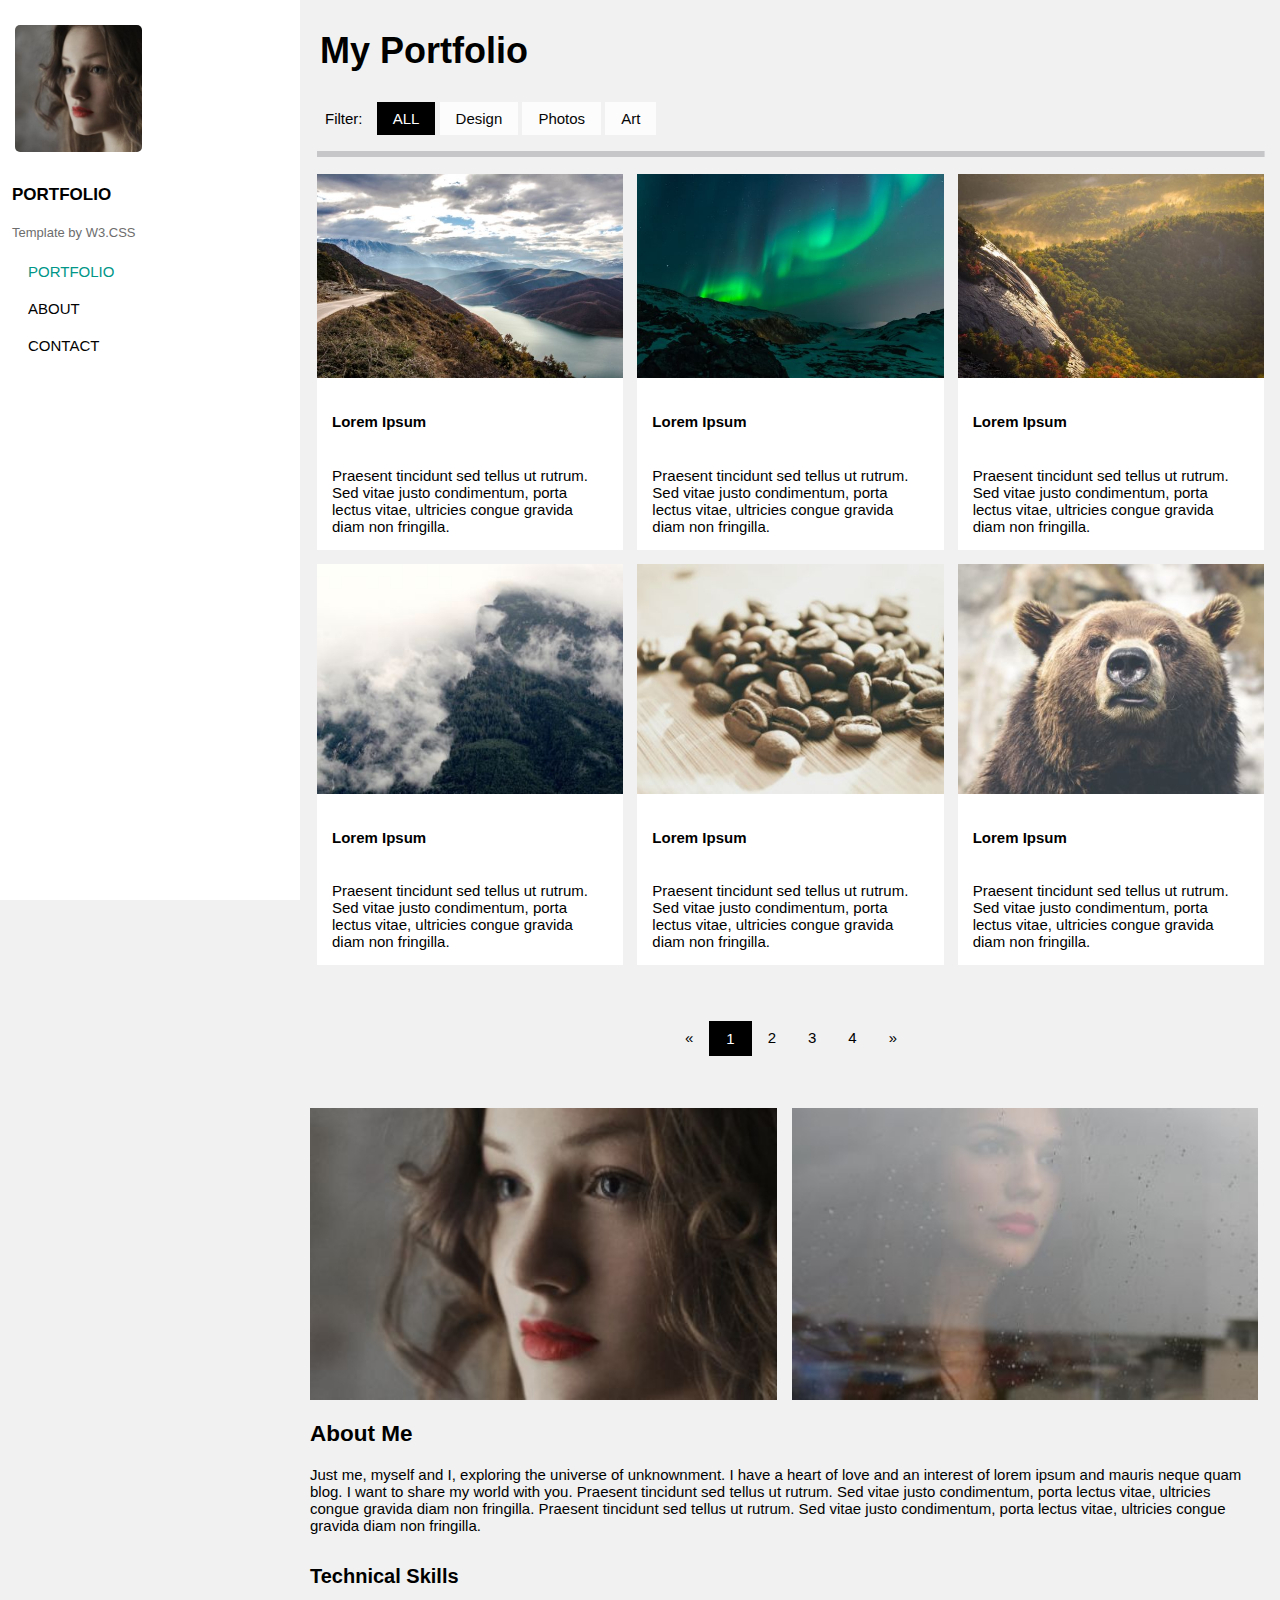
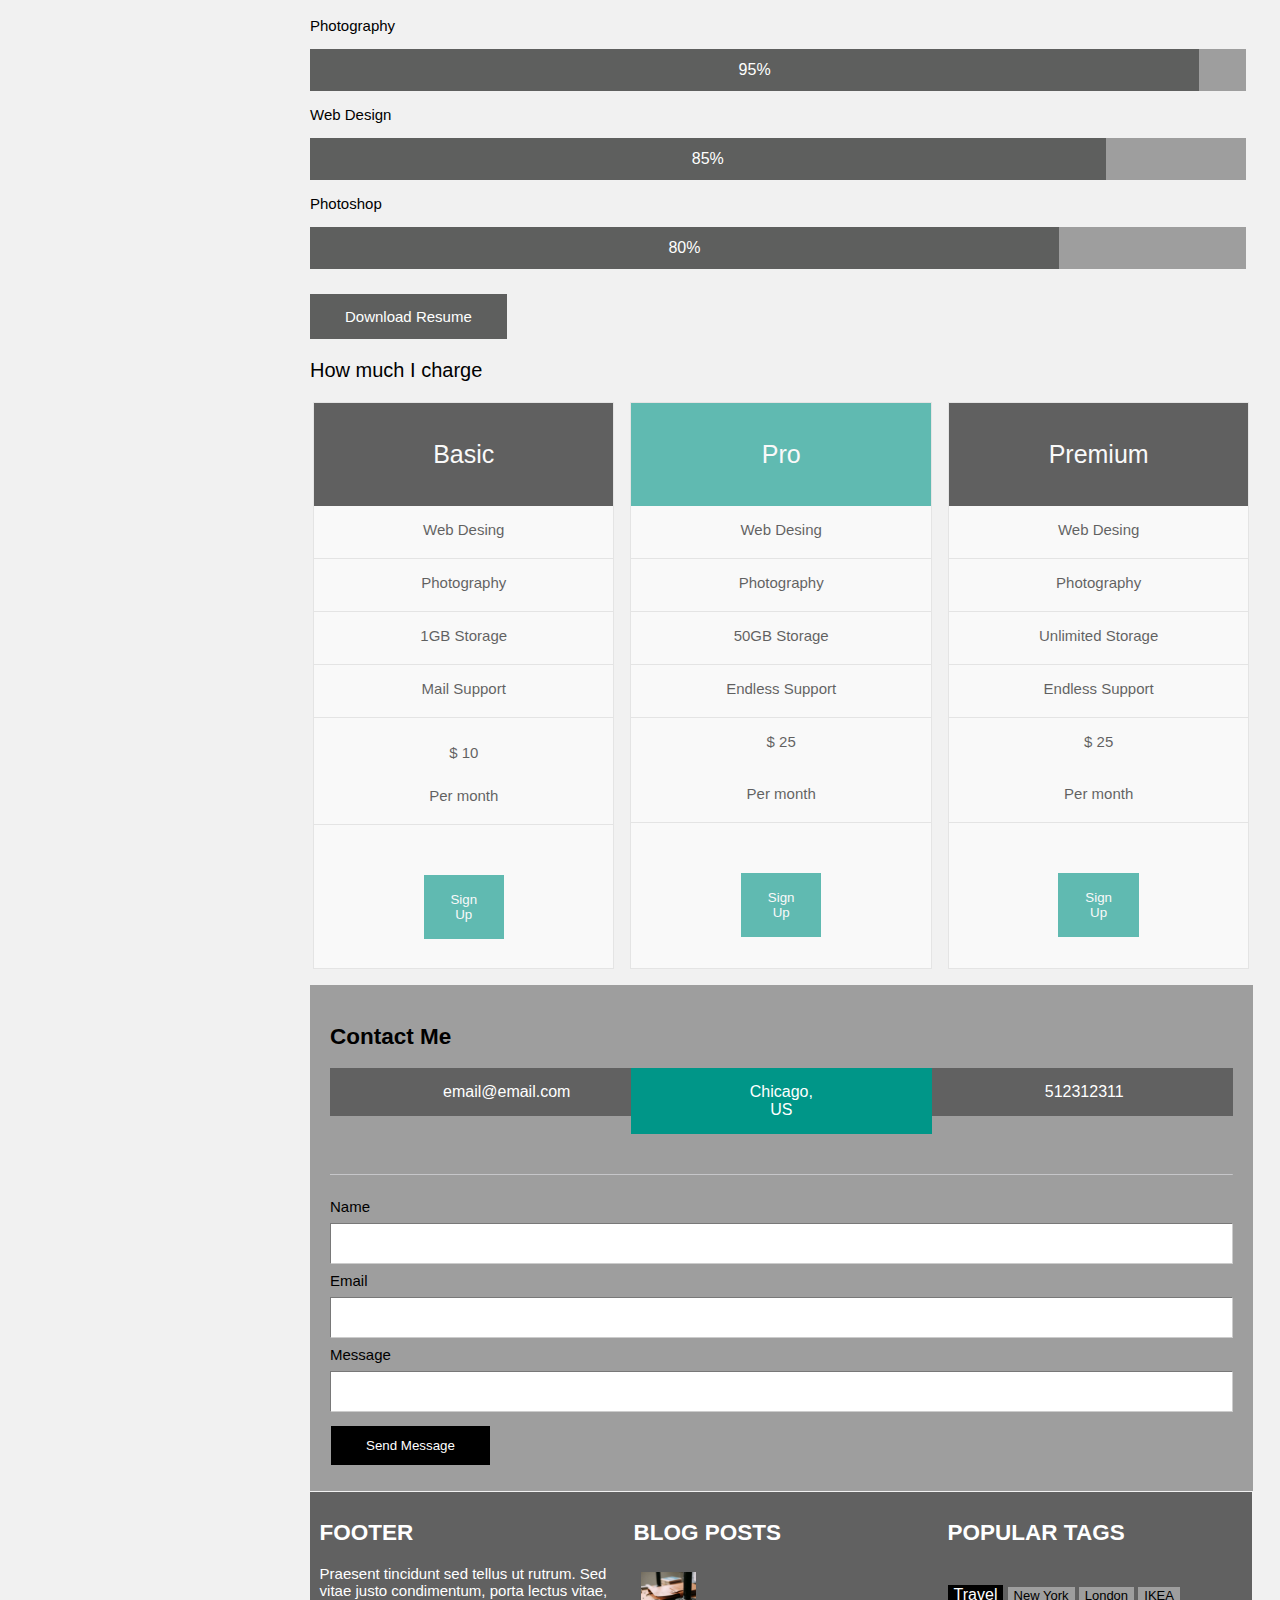
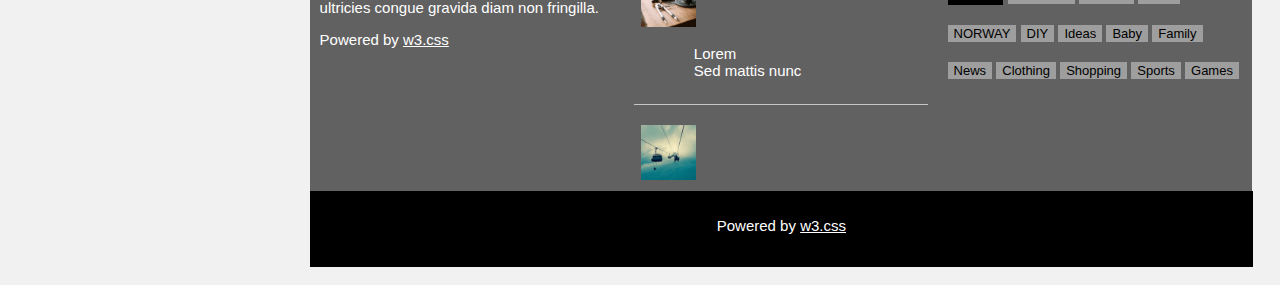
==== index.html @ 8452322c "Add files via upload" ====
<!DOCTYPE html>
<html>
  <head>
    <style>
                                                                            body {
                                                                              background-color: #f1f1f1;
                                                                              margin-left: 310px;
                                                                              font-family: "Raleway", sans-serif;
                                                                              font-size: 15px;
                                                                              
                                                                            }
                                                                            .sidenav {
                                                                              height: 100%;
                                                                              width: 300px;
                                                                              position: fixed;
                                                                              z-index: 1;
                                                                              top: 0;
                                                                              left: 0;
                                                                              background-color: white;
                                                                              overflow-x: hidden;
                                                                              padding: 15px 5px 5px 12px;
                                                                            }

                                                                            .sidenav a {
                                                                              padding: 10px 8px 10px 16px;
                                                                              text-decoration: none;
                                                                              font-size: 15px;
                                                                              color: #020202;
                                                                              display: block;
                                                                          
                                                                            }

                                                                            .sidenav a:hover {
                                                                            background-color: #c9c8c8;
                                                                            color: #000000;
                                                                            width: 100%;
                                                                            }
                                                                            .new {
                                                                              a:link,
                                                                              a:visited {
                                                                                background-color: rgb(252, 252, 252);
                                                                                color: rgb(5, 5, 5);
                                                                                padding: 8px 16px;
                                                                                text-decoration: none;
                                                                                display: inline-block;
                                                                                position: relative;
                                                                                right: 15px;
                                                                                font-size: 15px;
                                                                              }

                                                                              a:hover,
                                                                              a:active {
                                                                                background-color: rgb(136, 134, 134);
                                                                              }
                                                                            }

                                                                            .main {
                                                                              font-size: 28px;
                                                                              padding: 0px 10px;
                                                                            }

                                                                            @media screen and (max-height: 450px) {
                                                                              .sidenav {
                                                                                padding-top: 15px;
                                                                              }
                                                                              .sidenav a {
                                                                                font-size: 18px;
                                                                              }
                                                                            }
                                                                            li {
                                                                              display: inline;
                                                                            }
                                                                      div.gallery {
                                                                        float: left;
                                                                        width: 33.3%;
                                                                        padding: 7px;
                                                                      }
                                                                      div.gallery img {
                                                                        width: 100%;
                                                                        height: auto;
                                                                        vertical-align: middle;
                                                                        cursor: auto;
                                                                      }
                                                                      div.gallery img:hover {
                                                                        opacity: 0.7;
                                                                        filter: alpha(opacity=50);
                                                                      }
                                                                      div.desc {
                                                                        padding: 15px;
                                                                        text-align: left;
                                                                        background-color: white;
                                                                      }
                                                                      .center {
                                                      text-align: center;
                                                    }

                                                    .pagination {
                                                      display: inline-block;
                                                    }

                                                    .pagination a {
                                                      color: black;
                                                      float: left;
                                                      padding: 8px 16px;
                                                      margin-top: 20%;
                                                      margin-bottom: 20%;
                                                      text-decoration: none;

                                                    }

                                                    .pagination a.active {
                                                      background-color: #000000;
                                                      color: white;
                                                      border: 1px solid #000000;
                                                    }

                                                    .pagination a:hover:not(.active) {background-color: #000000;color: white; padding: 9px 16px;}
                                                    .button {
                                                background-color: #5e5f5e;
                                                border: none;
                                                color: white;
                                                padding: 12px 35px;
                                                text-align: center;
                                                text-decoration: none;
                                                display: inline-block;
                                                font-size: 16px;
                                              }
                                              .container {
                                                width: 97.3%;
                                                background-color: #9e9e9e;
                                              }

                                              .button1 {width: 95%;}
                                              .button2 {width: 85%;}
                                              .button3 {width: 80%;}
                                  #button
                                              .button{
                                          border: none;
                                          color: white;
                                          padding: 14px 35px;
                                          text-align: center;
                                          font-size: 15px;
                                          text-decoration: none;
                                          display: inline-block;
                                          margin-top: 25px;
                                          cursor: pointer;
                                        }
                                        #button
                                        .button4 {
                                          background-color: #5e5f5e;
                                          color: white;
                                        }

                                        #button
                                        .button4:hover {
                                          background-color: #bbbdbb;
                                          color: black;
                                        }
                  input[type=text], select {
                              width: 100%;
                              padding: 12px 20px;
                              margin: 8px 0;
                              display: inline-block;
                              border: 1px inset #ccc;
                              box-sizing: border-box;

                            }
                            .button5 {
                              background-color: black;
                              border: none;
                              color: white;
                              padding: 12px 35px;
                              text-decoration: none;
                              display: inline-block;
                              margin: 6px 1px;
                              cursor: pointer;
                              text-align: center;
                             }

                            input[type=submit]:hover {
                              background-color:gray;
                            }

                            div.forms {
                              background-color: #9e9e9e;
                              padding: 20px;
                              margin-bottom: 16px;
                              width: 98%;
                              border: none;

                            }
                .button6 {
              background-color: #616161;
              border: none;
              color: white;
              padding: 15px 113px;
              text-align: center;
              text-decoration: none;
              float: left;
              font-size: 16px;
              cursor: pointer;
              width: 33.33%;
            }

            .button7 {background-color: #009688;}
            .button8 {background-color: #616161;}
            * {
        box-sizing: border-box;
      }

      .box {
        position:relative;
        bottom: 15.9px;
        height: 8cm;
        float: left;
        width: 32.64%;
        padding: 1%;
        color: white;
        background-color:#616161;
        border: none;
        margin-bottom: 75px;
      }
      .clearfix::after {
        border: none;
        clear: both;
        display: table;
      }
      .button9 {
  background-color: #9e9e9e;
  border: none;
  color: black;
  text-align: center;
  text-decoration: none;
  display: inline-block;
  font-size: 13px;
  cursor: auto;
  margin-top: 20px;
}
.column {
  height: 15cm;
  float: left;
  width: 33%;
  margin-bottom: 16px;
  padding: 0 8px;
  text-align: center;
}

.box2 {
  background-color: #000;
  padding: 12px;
  text-align: center;
  font-size: 15px;
  color: white;
}
.box3 {
  background-color: #009688;
  padding: 12px;
  text-align: center;
  font-size: 15px;
  color: white;
}

.card {
  border: 1px solid #ddd;
  height: 15cm;
  background-color: white;
  opacity: 0.60;
  filter: alpha(opacity=50);
  position: relative;
  right: 5px;
  }
.card:hover {
  opacity: 1.0;
  filter: alpha(opacity=100);
  }
.container1::after, .row::after {
  content: "";
  clear: both;
  display: table;
  
}
.title {
  font-size: 25px;
}
.button10 {
  border: none;
  outline: 0;
  display: inline-block;
  padding: 17px;
  color: white;
  background-color: #009688;
  text-align: center;
  cursor: pointer;
  width: 35%;
}

.button10:hover {
  background-color: black;
}
.box4 {
  padding: 7px;
}
.box4:hover {
 background-color: #bbbdbb;
}
.box5 {
  position: relative;
  top: 7.5cm;
  background-color: black;
  color: white;
  height: 2cm;
  width: 98%;
  text-align: center;
}
    </style>
  </head>
  <body>
    <div class="sidenav">
      <img
        src="/avatar_g2.jpg"
        style="
          width: 45%;
          border-radius: 5px;
          margin-top: 10px;
          margin-left: 3px;
        "/>
      <h1 style="font-size: 17px; margin-top: 30px;">PORTFOLIO</h1>
      <p style="color: #6d6d6d; font-size: 13px; margin-top: 20px;">Template by W3.CSS</p>
      <a href="#portfolio" style="color: #009688;">PORTFOLIO</a>
      <a href="#about">ABOUT</a>
      <a href="#contact">CONTACT</a>
    </div>

    <div class="main">
      <h2 id="portfolio" style="font-size: 36px;">My Portfolio</h2>
    </div>

    <div class="new">
      <ul>
        <li style="position: relative; right: 25px;">Filter:</li>
        <li>
          <a href="#ALL" style="background-color: black; color: white">ALL</a>
        </li>
        <li><a href="#DESING">Design</a></li>
        <li><a href="#PHOTOS">Photos</a></li>
        <li><a href="#ART">Art</a></li>
      </ul>
    </div>
    <svg width="89%;" height="6" style="position: relative; left: 7px; bottom: 7px">
      <rect width="98.5%" height="6" style="fill: rgb(198, 198, 201)" />
    </svg>
    <div class="gallery">
      <a target="_blank" href="img_5terre.jpg">
        <img src="mountains.jpg" alt="Cinque Terre" width="600" height="400" />
      </a>
      <div class="desc">
        <h4>Lorem Ipsum</h4>
        <br />Praesent tincidunt sed tellus ut rutrum. Sed vitae justo
        condimentum, porta lectus vitae, ultricies congue gravida diam non
        fringilla.
      </div>
    </div>

    <div class="gallery">
      <a target="_blank" href="img_forest.jpg">
        <img src="lights.jpg" alt="Forest" width="600" height="400" />
      </a>
      <div class="desc">
        <h4>Lorem Ipsum</h4>
        <br />Praesent tincidunt sed tellus ut rutrum. Sed vitae justo
        condimentum, porta lectus vitae, ultricies congue gravida diam non
        fringilla.
      </div>
    </div>

    <div class="gallery">
      <a target="_blank" href="img_lights.jpg">
        <img src="nature.jpg" alt="Northern Lights" width="600" height="400" />
      </a>
      <div class="desc">
        <h4>Lorem Ipsum</h4>
        <br />Praesent tincidunt sed tellus ut rutrum. Sed vitae justo
        condimentum, porta lectus vitae, ultricies congue gravida diam non
        fringilla.
      </div>
    </div>
    <p></p>
    <div class="gallery">
      <a target="_blank" href="img_5terre.jpg">
        <img src="p1.jpg" alt="Cinque Terre" width="600" height="400" />
      </a>
      <div class="desc">
        <h4>Lorem Ipsum</h4>
        <br />Praesent tincidunt sed tellus ut rutrum. Sed vitae justo
        condimentum, porta lectus vitae, ultricies congue gravida diam non
        fringilla.
      </div>
    </div>

    <div class="gallery">
      <a target="_blank" href="img_forest.jpg">
        <img src="p2.jpg" alt="Forest" width="600" height="400" />
      </a>
      <div class="desc">
        <h4>Lorem Ipsum</h4>
        <br />Praesent tincidunt sed tellus ut rutrum. Sed vitae justo
        condimentum, porta lectus vitae, ultricies congue gravida diam non
        fringilla.
      </div>
    </div>

    <div class="gallery">
      <a target="_blank" href="img_lights.jpg">
        <img src="p3.jpg" alt="Northern Lights" width="600" height="400" />
      </a>
      <div class="desc">
        <h4>Lorem Ipsum</h4>
        <br />Praesent tincidunt sed tellus ut rutrum. Sed vitae justo
        condimentum, porta lectus vitae, ultricies congue gravida diam non
        fringilla.
      </div>
    </div>
    <div class="center">
      <div class="pagination">
        <a href="#">&laquo;</a>
        <a href="#" class="active">1</a>
        <a href="#">2</a>
        <a href="#">3</a>
        <a href="#">4</a>
        <a href="#">&raquo;</a>
      </div>
    </div>
    <img src="avatar_g.jpg" alt="Me" width="48.5%" style="float: left" />
    <img src="me2.jpg" alt="Me2" width="48.5%" style="margin-left: 15px" />
    <h2 id="about">About Me</h2>
    <p style="width: 97%">
      Just me, myself and I, exploring the universe of unknownment. I have a
      heart of love and an interest of lorem ipsum and mauris neque quam blog. I
      want to share my world with you. Praesent tincidunt sed tellus ut rutrum.
      Sed vitae justo condimentum, porta lectus vitae, ultricies congue gravida
      diam non fringilla. Praesent tincidunt sed tellus ut rutrum. Sed vitae
      justo condimentum, porta lectus vitae, ultricies congue gravida diam non
      fringilla.
    </p>
    <h4 style="font-size: 20px; line-height: 1.5">Technical Skills</h4>
    <p>Photography</p>
    <div class="container">
      <button class="button button1">95%</button>
    </div>
    <p>Web Design</p>
    <div class="container">
      <button class="button button2">85%</button>
    </div>
    <p>Photoshop</p>
    <div class="container">
      <button class="button button3">80%</button>
    </div>

    <div id="button">
      <button class="button button4">Download Resume</button>
    </div>
    <p style="font-size: 20px">How much I charge</p>
    <div class="row">
  <div class="column">
    <div class="card">
      <div class="box2">
      <p class="title">Basic</p>
      </div>
      <div class="container1">
        <p style="padding-bottom: 20px; border-bottom: 1px solid #ddd">Web Desing</p>
        <p style="padding-bottom: 20px; border-bottom: 1px solid #ddd">Photography</p>
        <p style="padding-bottom: 20px; border-bottom: 1px solid #ddd">1GB Storage</p>
        <p style="padding-bottom: 20px; border-bottom: 1px solid #ddd">Mail Support</p>
        <p style="padding: 11px;">$ 10</p>
        <p style="padding-bottom: 20px; border-bottom: 1px solid #ddd">Per month</p>
        <p style="padding: 35px;"><button class="button10">Sign Up</button></p>
      </div>
    </div>
  </div>

  <div class="column">
    <div class="card">
      <div class="box3">
      <p class="title">Pro</p>
      </div>
      <div class="container1">
        <p style="padding-bottom: 20px; border-bottom: 1px solid #ddd">Web Desing</p>
        <p style="padding-bottom: 20px; border-bottom: 1px solid #ddd">Photography</p>
        <p style="padding-bottom: 20px; border-bottom: 1px solid #ddd">50GB Storage</p>
        <p style="padding-bottom: 20px; border-bottom: 1px solid #ddd">Endless Support</p>
        <p style="padding-bottom: 20px;">$ 25</p>
        <p style="padding-bottom: 20px; border-bottom: 1px solid #ddd">Per month</p>
        <p style="padding: 35px;"><button class="button10">Sign Up</button></p>
      </div>
    </div>
  </div>
  
  <div class="column">
    <div class="card">
      <div class="box2">
      <p class="title">Premium</p>
      </div>
      <div class="container1">
        <p style="padding-bottom: 20px; border-bottom: 1px solid #ddd">Web Desing</p>
        <p style="padding-bottom: 20px; border-bottom: 1px solid #ddd">Photography</p>
        <p style="padding-bottom: 20px; border-bottom: 1px solid #ddd">Unlimited Storage</p>
        <p style="padding-bottom: 20px; border-bottom: 1px solid #ddd">Endless Support</p>
        <p style="padding-bottom: 20px;">$ 25</p>
        <p style="padding-bottom: 20px; border-bottom: 1px solid #ddd">Per month</p>
        <p style="padding: 35px;"><button class="button10">Sign Up</button></p>
      </div>
    </div>
  </div>
</div>
    <div class="forms">
      <h2 id="contact">Contact Me</h2>
      <button class="button6">email@email.com</button>
      <button class="button6 button7">Chicago, US</button>
      <button class="button6 button8">512312311</button>
      <svg
        width="100%;"
        height="1"
        style="margin-top: 40px; margin-bottom: 20px"
      >
        <rect width="100%" height="1" style="fill: rgb(198, 198, 201)" />
      </svg>
      <label for="fname">Name</label>
      <input type="text" id="fname" name="firstname" />

      <label for="lname">Email</label>
      <input type="text" id="lname" name="email" />

      <label for="country">Message</label>
      <input type="text" id="fname" name="Message" />

      <input type="submit" class="button5" value="Send Message" />
    </div>
    <div class="clearfix">
      <div class="box">
        <h2>FOOTER</h2>
        <p>
          Praesent tincidunt sed tellus ut rutrum. Sed vitae justo condimentum,
          porta lectus vitae, ultricies congue gravida diam non fringilla.
          <p>Powered by <u>w3.css</u></p>
        </p>
      </div>
      <div class="box">
        <h2>BLOG POSTS</h2>
        <div class="box4">
        <img src="workshop.jpg" width="55px"/>
        <p style="float: right; padding-right: 120px;">
          Lorem <br />Sed mattis nunc
        </p>
        </div>
        <svg
          width="100%;"
          height="1"
          style="margin-top: 10px; margin-bottom: 10px"
        >
          <rect width="100%" height="1" style="fill: rgb(198, 198, 201)" />
        </svg>
        <div class="box4">
        <img src="gondol.jpg" width="55px" />
        <p style="float: right; padding-right: 135px">
          Ipsum <br />Praes tinci sed
        </p>
        </div>
      </div>
      <div class="box">
        <h2>POPULAR TAGS</h2>
<button class="button9"; style="color: white; background-color: #000000; font-size: 16px;">Travel</button>
<button class="button9">New York</button>
<button class="button9">London</button>
<button class="button9">IKEA</button>
<button class="button9">NORWAY</button>
<button class="button9">DIY</button>
<button class="button9">Ideas</button>
<button class="button9">Baby</button>
<button class="button9">Family</button>
<button class="button9">News</button>
<button class="button9">Clothing</button>
<button class="button9">Shopping</button>
<button class="button9">Sports</button>
<button class="button9">Games</button>
      </div>
    </div>
 <div class="box5">
    <p style="position: relative; bottom: 9.3cm;">Powered by <u>w3.css</u></p>
</div>
  </body>
</html>
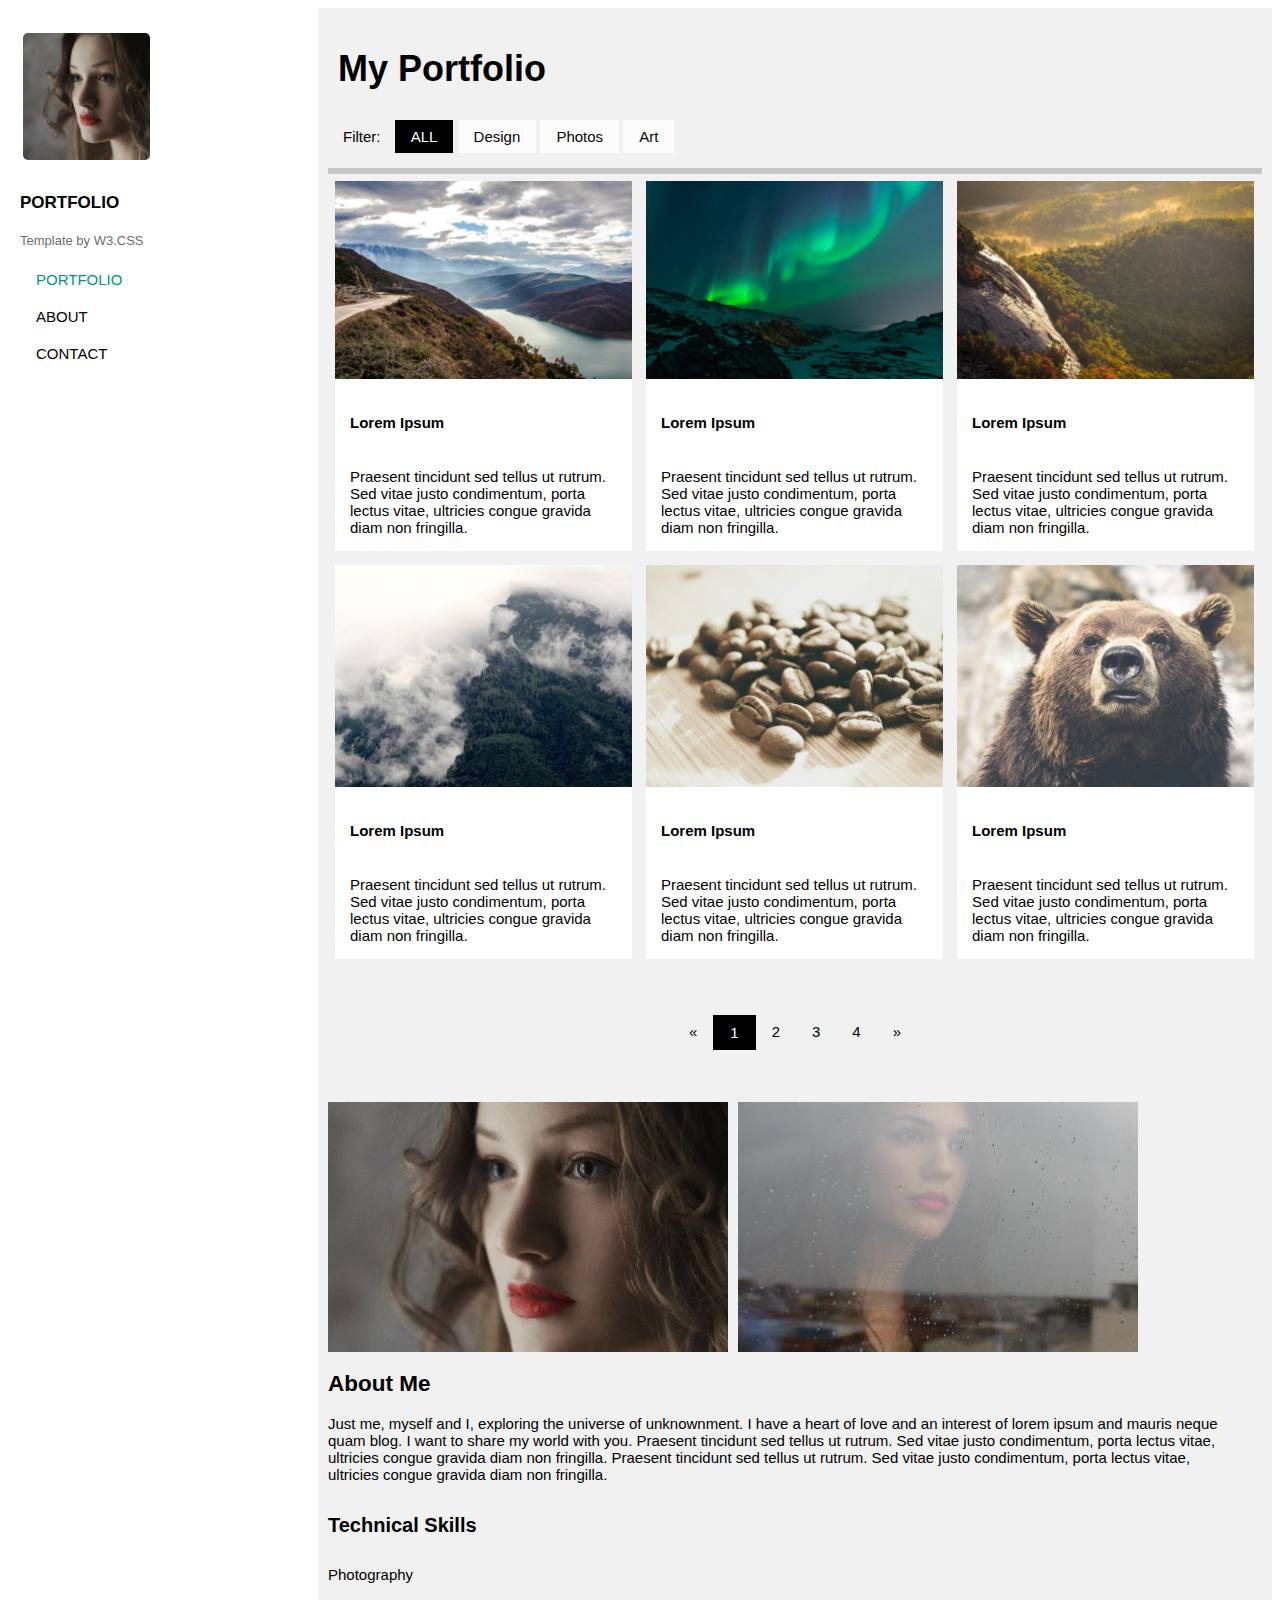
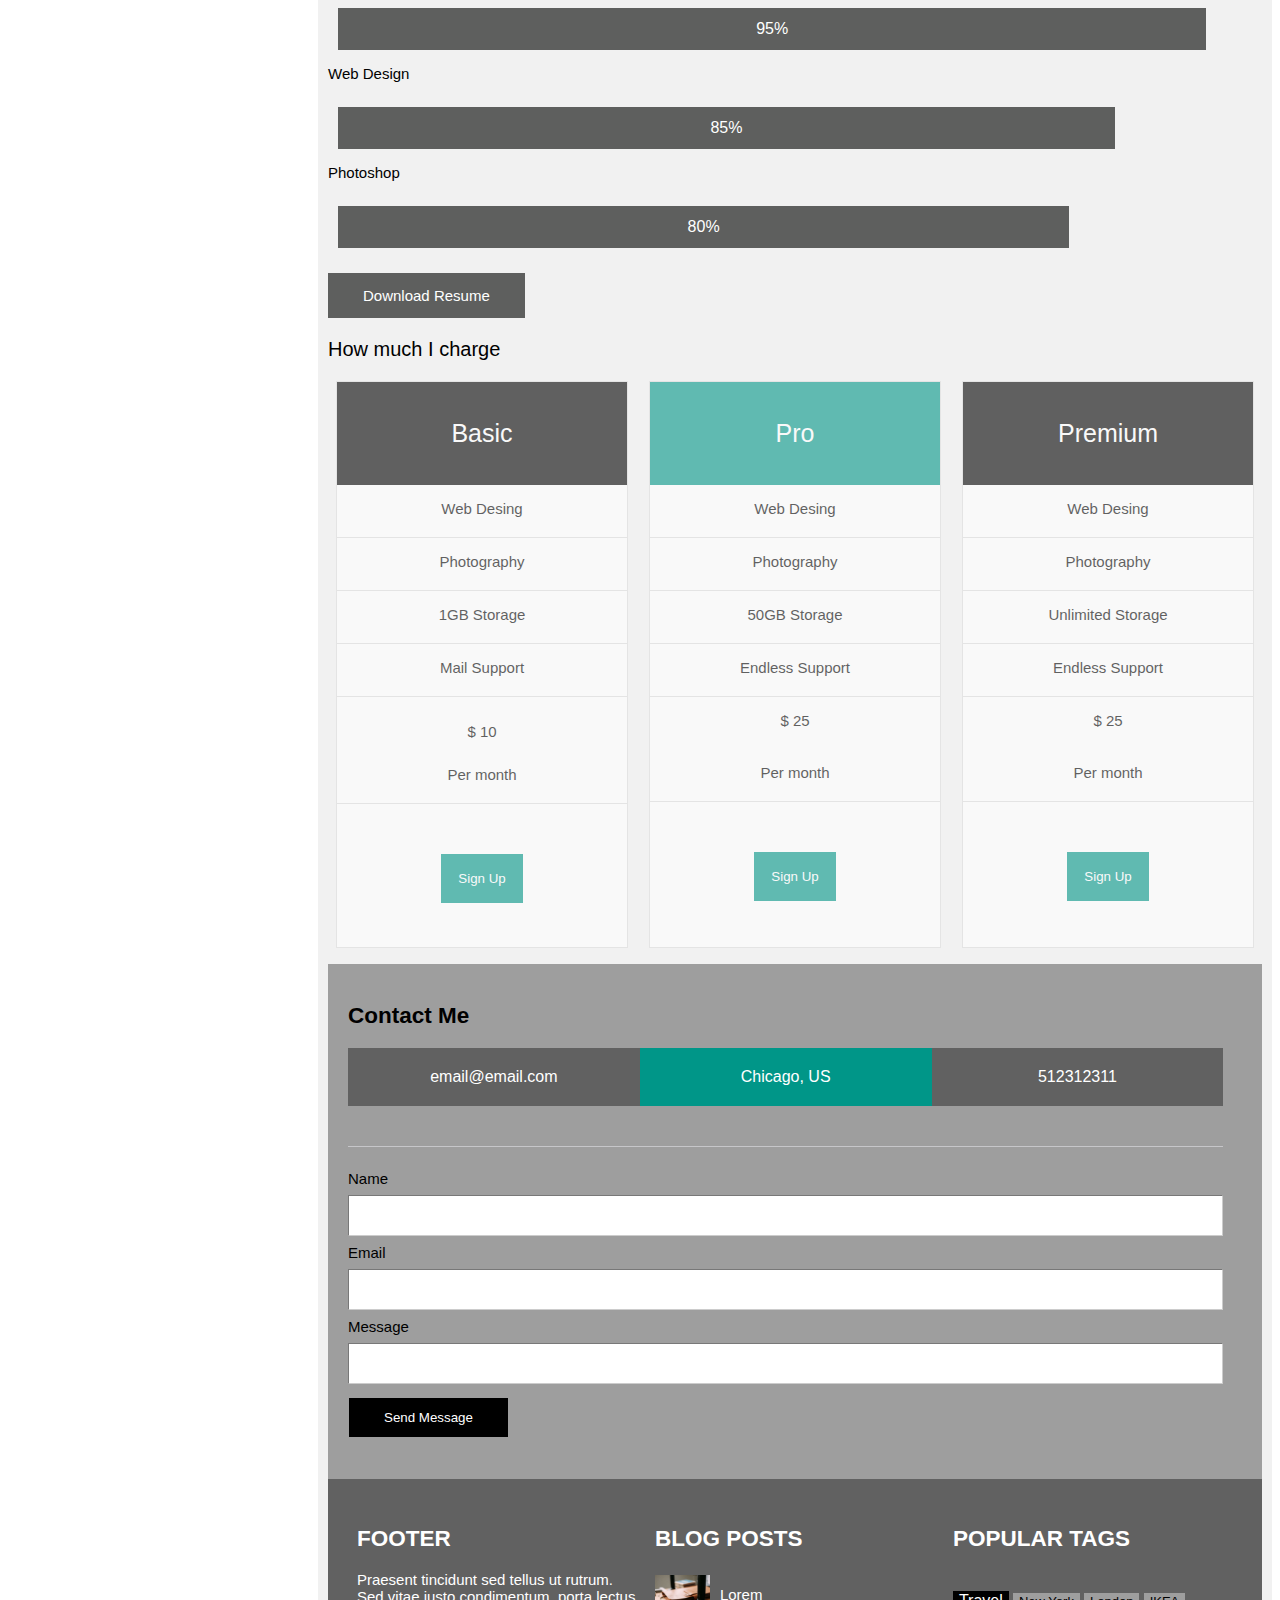
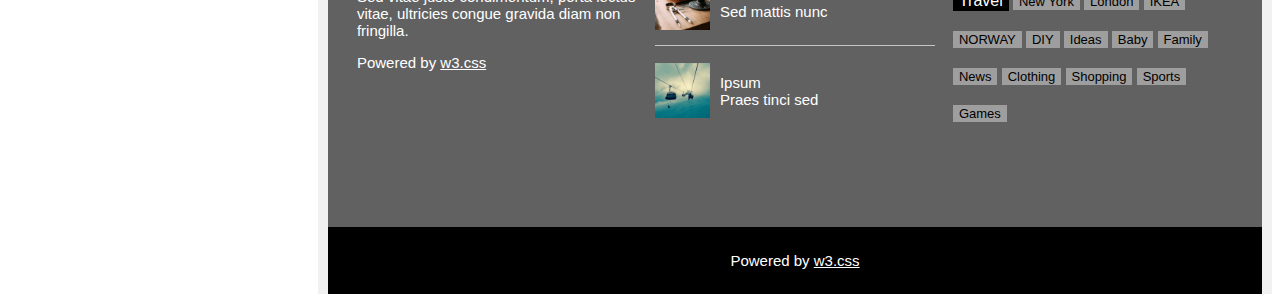
==== commit 4c26ab10: "Add files via upload" ====
--- a/index.html
+++ b/index.html
@@ -1,321 +1,14 @@
 <!DOCTYPE html>
 <html>
-  <head>
-    <style>
-                                                                            body {
-                                                                              background-color: #f1f1f1;
-                                                                              margin-left: 310px;
-                                                                              font-family: "Raleway", sans-serif;
-                                                                              font-size: 15px;
-                                                                              
-                                                                            }
-                                                                            .sidenav {
-                                                                              height: 100%;
-                                                                              width: 300px;
-                                                                              position: fixed;
-                                                                              z-index: 1;
-                                                                              top: 0;
-                                                                              left: 0;
-                                                                              background-color: white;
-                                                                              overflow-x: hidden;
-                                                                              padding: 15px 5px 5px 12px;
-                                                                            }
-
-                                                                            .sidenav a {
-                                                                              padding: 10px 8px 10px 16px;
-                                                                              text-decoration: none;
-                                                                              font-size: 15px;
-                                                                              color: #020202;
-                                                                              display: block;
-                                                                          
-                                                                            }
-
-                                                                            .sidenav a:hover {
-                                                                            background-color: #c9c8c8;
-                                                                            color: #000000;
-                                                                            width: 100%;
-                                                                            }
-                                                                            .new {
-                                                                              a:link,
-                                                                              a:visited {
-                                                                                background-color: rgb(252, 252, 252);
-                                                                                color: rgb(5, 5, 5);
-                                                                                padding: 8px 16px;
-                                                                                text-decoration: none;
-                                                                                display: inline-block;
-                                                                                position: relative;
-                                                                                right: 15px;
-                                                                                font-size: 15px;
-                                                                              }
-
-                                                                              a:hover,
-                                                                              a:active {
-                                                                                background-color: rgb(136, 134, 134);
-                                                                              }
-                                                                            }
-
-                                                                            .main {
-                                                                              font-size: 28px;
-                                                                              padding: 0px 10px;
-                                                                            }
-
-                                                                            @media screen and (max-height: 450px) {
-                                                                              .sidenav {
-                                                                                padding-top: 15px;
-                                                                              }
-                                                                              .sidenav a {
-                                                                                font-size: 18px;
-                                                                              }
-                                                                            }
-                                                                            li {
-                                                                              display: inline;
-                                                                            }
-                                                                      div.gallery {
-                                                                        float: left;
-                                                                        width: 33.3%;
-                                                                        padding: 7px;
-                                                                      }
-                                                                      div.gallery img {
-                                                                        width: 100%;
-                                                                        height: auto;
-                                                                        vertical-align: middle;
-                                                                        cursor: auto;
-                                                                      }
-                                                                      div.gallery img:hover {
-                                                                        opacity: 0.7;
-                                                                        filter: alpha(opacity=50);
-                                                                      }
-                                                                      div.desc {
-                                                                        padding: 15px;
-                                                                        text-align: left;
-                                                                        background-color: white;
-                                                                      }
-                                                                      .center {
-                                                      text-align: center;
-                                                    }
-
-                                                    .pagination {
-                                                      display: inline-block;
-                                                    }
-
-                                                    .pagination a {
-                                                      color: black;
-                                                      float: left;
-                                                      padding: 8px 16px;
-                                                      margin-top: 20%;
-                                                      margin-bottom: 20%;
-                                                      text-decoration: none;
-
-                                                    }
-
-                                                    .pagination a.active {
-                                                      background-color: #000000;
-                                                      color: white;
-                                                      border: 1px solid #000000;
-                                                    }
-
-                                                    .pagination a:hover:not(.active) {background-color: #000000;color: white; padding: 9px 16px;}
-                                                    .button {
-                                                background-color: #5e5f5e;
-                                                border: none;
-                                                color: white;
-                                                padding: 12px 35px;
-                                                text-align: center;
-                                                text-decoration: none;
-                                                display: inline-block;
-                                                font-size: 16px;
-                                              }
-                                              .container {
-                                                width: 97.3%;
-                                                background-color: #9e9e9e;
-                                              }
-
-                                              .button1 {width: 95%;}
-                                              .button2 {width: 85%;}
-                                              .button3 {width: 80%;}
-                                  #button
-                                              .button{
-                                          border: none;
-                                          color: white;
-                                          padding: 14px 35px;
-                                          text-align: center;
-                                          font-size: 15px;
-                                          text-decoration: none;
-                                          display: inline-block;
-                                          margin-top: 25px;
-                                          cursor: pointer;
-                                        }
-                                        #button
-                                        .button4 {
-                                          background-color: #5e5f5e;
-                                          color: white;
-                                        }
-
-                                        #button
-                                        .button4:hover {
-                                          background-color: #bbbdbb;
-                                          color: black;
-                                        }
-                  input[type=text], select {
-                              width: 100%;
-                              padding: 12px 20px;
-                              margin: 8px 0;
-                              display: inline-block;
-                              border: 1px inset #ccc;
-                              box-sizing: border-box;
-
-                            }
-                            .button5 {
-                              background-color: black;
-                              border: none;
-                              color: white;
-                              padding: 12px 35px;
-                              text-decoration: none;
-                              display: inline-block;
-                              margin: 6px 1px;
-                              cursor: pointer;
-                              text-align: center;
-                             }
-
-                            input[type=submit]:hover {
-                              background-color:gray;
-                            }
-
-                            div.forms {
-                              background-color: #9e9e9e;
-                              padding: 20px;
-                              margin-bottom: 16px;
-                              width: 98%;
-                              border: none;
-
-                            }
-                .button6 {
-              background-color: #616161;
-              border: none;
-              color: white;
-              padding: 15px 113px;
-              text-align: center;
-              text-decoration: none;
-              float: left;
-              font-size: 16px;
-              cursor: pointer;
-              width: 33.33%;
-            }
-
-            .button7 {background-color: #009688;}
-            .button8 {background-color: #616161;}
-            * {
-        box-sizing: border-box;
-      }
-
-      .box {
-        position:relative;
-        bottom: 15.9px;
-        height: 8cm;
-        float: left;
-        width: 32.64%;
-        padding: 1%;
-        color: white;
-        background-color:#616161;
-        border: none;
-        margin-bottom: 75px;
-      }
-      .clearfix::after {
-        border: none;
-        clear: both;
-        display: table;
-      }
-      .button9 {
-  background-color: #9e9e9e;
-  border: none;
-  color: black;
-  text-align: center;
-  text-decoration: none;
-  display: inline-block;
-  font-size: 13px;
-  cursor: auto;
-  margin-top: 20px;
-}
-.column {
-  height: 15cm;
-  float: left;
-  width: 33%;
-  margin-bottom: 16px;
-  padding: 0 8px;
-  text-align: center;
-}
-
-.box2 {
-  background-color: #000;
-  padding: 12px;
-  text-align: center;
-  font-size: 15px;
-  color: white;
-}
-.box3 {
-  background-color: #009688;
-  padding: 12px;
-  text-align: center;
-  font-size: 15px;
-  color: white;
-}
-
-.card {
-  border: 1px solid #ddd;
-  height: 15cm;
-  background-color: white;
-  opacity: 0.60;
-  filter: alpha(opacity=50);
-  position: relative;
-  right: 5px;
-  }
-.card:hover {
-  opacity: 1.0;
-  filter: alpha(opacity=100);
-  }
-.container1::after, .row::after {
-  content: "";
-  clear: both;
-  display: table;
-  
-}
-.title {
-  font-size: 25px;
-}
-.button10 {
-  border: none;
-  outline: 0;
-  display: inline-block;
-  padding: 17px;
-  color: white;
-  background-color: #009688;
-  text-align: center;
-  cursor: pointer;
-  width: 35%;
-}
-
-.button10:hover {
-  background-color: black;
-}
-.box4 {
-  padding: 7px;
-}
-.box4:hover {
- background-color: #bbbdbb;
-}
-.box5 {
-  position: relative;
-  top: 7.5cm;
-  background-color: black;
-  color: white;
-  height: 2cm;
-  width: 98%;
-  text-align: center;
-}
-    </style>
-  </head>
+<head>
+  <meta charset="UTF-8">
+  <meta name="viewport" content="width=device-width, initial-scale=1.0">
+  <link rel="stylesheet" href="styles.css">
+  <title>Jorsh</title>
+</head>
   <body>
-    <div class="sidenav">
+  <div class="wrapper">
+      <div class="sidenav">
       <img
         src="/avatar_g2.jpg"
         style="
@@ -331,7 +24,8 @@
       <a href="#contact">CONTACT</a>
     </div>
 
-    <div class="main">
+   <div class="container">
+     <div class="main">
       <h2 id="portfolio" style="font-size: 36px;">My Portfolio</h2>
     </div>
 
@@ -346,10 +40,12 @@
         <li><a href="#ART">Art</a></li>
       </ul>
     </div>
-    <svg width="89%;" height="6" style="position: relative; left: 7px; bottom: 7px">
-      <rect width="98.5%" height="6" style="fill: rgb(198, 198, 201)" />
-    </svg>
-    <div class="gallery">
+    <!-- <svg width="89%;" height="6" style="position: relative; left: 7px; bottom: 7px">
+      <rect  />
+    </svg> -->
+    <div class="divider"></div>
+  <div class="gallery-container">
+      <div class="gallery">
       <a target="_blank" href="img_5terre.jpg">
         <img src="mountains.jpg" alt="Cinque Terre" width="600" height="400" />
       </a>
@@ -384,7 +80,7 @@
         fringilla.
       </div>
     </div>
-    <p></p>
+  
     <div class="gallery">
       <a target="_blank" href="img_5terre.jpg">
         <img src="p1.jpg" alt="Cinque Terre" width="600" height="400" />
@@ -420,6 +116,7 @@
         fringilla.
       </div>
     </div>
+  </div>
     <div class="center">
       <div class="pagination">
         <a href="#">&laquo;</a>
@@ -430,8 +127,10 @@
         <a href="#">&raquo;</a>
       </div>
     </div>
-    <img src="avatar_g.jpg" alt="Me" width="48.5%" style="float: left" />
-    <img src="me2.jpg" alt="Me2" width="48.5%" style="margin-left: 15px" />
+   <div class="image-container">
+     <img src="avatar_g.jpg" alt="Me" />
+    <img src="me2.jpg" alt="Me2" />
+   </div>
     <h2 id="about">About Me</h2>
     <p style="width: 97%">
       Just me, myself and I, exploring the universe of unknownment. I have a
@@ -461,7 +160,7 @@
     </div>
     <p style="font-size: 20px">How much I charge</p>
     <div class="row">
-  <div class="column">
+    <div class="column">
     <div class="card">
       <div class="box2">
       <p class="title">Basic</p>
@@ -511,12 +210,16 @@
       </div>
     </div>
   </div>
+
 </div>
-    <div class="forms">
+<div class="bg">
+      <div class="forms">
       <h2 id="contact">Contact Me</h2>
-      <button class="button6">email@email.com</button>
+     <div class="group-button">
+       <button class="button6">email@email.com</button>
       <button class="button6 button7">Chicago, US</button>
-      <button class="button6 button8">512312311</button>
+      <button class="button6">512312311</button>
+     </div>
       <svg
         width="100%;"
         height="1"
@@ -548,7 +251,7 @@
         <h2>BLOG POSTS</h2>
         <div class="box4">
         <img src="workshop.jpg" width="55px"/>
-        <p style="float: right; padding-right: 120px;">
+        <p >
           Lorem <br />Sed mattis nunc
         </p>
         </div>
@@ -561,14 +264,14 @@
         </svg>
         <div class="box4">
         <img src="gondol.jpg" width="55px" />
-        <p style="float: right; padding-right: 135px">
+        <p>
           Ipsum <br />Praes tinci sed
         </p>
         </div>
       </div>
       <div class="box">
         <h2>POPULAR TAGS</h2>
-<button class="button9"; style="color: white; background-color: #000000; font-size: 16px;">Travel</button>
+<button class="button9" style="color: white; background-color: #000000; font-size: 16px;">Travel</button>
 <button class="button9">New York</button>
 <button class="button9">London</button>
 <button class="button9">IKEA</button>
@@ -585,7 +288,10 @@
       </div>
     </div>
  <div class="box5">
-    <p style="position: relative; bottom: 9.3cm;">Powered by <u>w3.css</u></p>
+    <p >Powered by <u>w3.css</u></p>
 </div>
+</div>
+   </div>
+  </div>
   </body>
 </html>
--- a/styles.css
+++ b/styles.css
@@ -0,0 +1,391 @@
+body {
+  background-color: #ffffff !important;
+
+  font-family: "Raleway", sans-serif;
+  font-size: 15px;
+}
+.wrapper {
+  display: flex;
+  gap: 10px;
+}
+.sidenav {
+  height: 100%;
+  min-width: 300px;
+  position: sticky;
+  z-index: 1;
+  top: 0;
+  left: 0;
+  background-color: white;
+  overflow-x: hidden;
+  padding: 15px 5px 5px 12px;
+}
+
+.bg {
+  background-color: #9e9e9e;
+}
+
+@media screen and (max-width: 768px) {
+  .sidenav {
+    display: none;
+  }
+}
+
+.sidenav a {
+  padding: 10px 8px 10px 16px;
+  text-decoration: none;
+  font-size: 15px;
+  color: #020202;
+  display: block;
+}
+
+.sidenav a:hover {
+  background-color: #c9c8c8;
+  color: #000000;
+  width: 100%;
+}
+.new {
+  a:link,
+  a:visited {
+    background-color: rgb(252, 252, 252);
+    color: rgb(5, 5, 5);
+    padding: 8px 16px;
+    text-decoration: none;
+    display: inline-block;
+    position: relative;
+    right: 15px;
+    font-size: 15px;
+  }
+
+  a:hover,
+  a:active {
+    background-color: rgb(136, 134, 134);
+  }
+}
+
+.main {
+  font-size: 28px;
+  padding: 0px 10px;
+}
+
+@media screen and (max-height: 450px) {
+  .sidenav {
+    padding-top: 15px;
+  }
+  .sidenav a {
+    font-size: 18px;
+  }
+}
+li {
+  display: inline;
+}
+.gallery {
+  float: left;
+  width: 33.3%;
+  padding: 7px;
+}
+@media screen and (max-width: 768px) {
+  .gallery-container {
+    display: flex;
+    flex-direction: column;
+    gap: 10px;
+    width: 100%;
+  }
+  .gallery {
+    float: none !important;
+    width: 100%;
+  }
+  .image-container {
+    flex-direction: column;
+  }
+}
+.image-container {
+  display: flex;
+  gap: 10px;
+}
+div.gallery img {
+  width: 100%;
+  height: auto;
+  vertical-align: middle;
+  cursor: auto;
+}
+div.gallery img:hover {
+  opacity: 0.7;
+  filter: alpha(opacity=50);
+}
+div.desc {
+  padding: 15px;
+  text-align: left;
+  background-color: white;
+}
+.center {
+  text-align: center;
+}
+
+.pagination {
+  display: inline-block;
+}
+
+.pagination a {
+  color: black;
+  float: left;
+  padding: 8px 16px;
+  margin-top: 20%;
+  margin-bottom: 20%;
+  text-decoration: none;
+}
+
+.pagination a.active {
+  background-color: #000000;
+  color: white;
+  border: 1px solid #000000;
+}
+
+.pagination a:hover:not(.active) {
+  background-color: #000000;
+  color: white;
+  padding: 9px 16px;
+}
+.button {
+  background-color: #5e5f5e;
+  border: none;
+  color: white;
+  padding: 12px 35px;
+  text-align: center;
+  text-decoration: none;
+  display: inline-block;
+  font-size: 16px;
+}
+.container {
+  width: 100%;
+  background-color: #f1f1f1;
+  padding-top: 10px;
+  padding-left: 10px;
+  padding-right: 10px;
+}
+
+.button1 {
+  width: 95%;
+}
+.button2 {
+  width: 85%;
+}
+.button3 {
+  width: 80%;
+}
+#button .button {
+  border: none;
+  color: white;
+  padding: 14px 35px;
+  text-align: center;
+  font-size: 15px;
+  text-decoration: none;
+  display: inline-block;
+  margin-top: 25px;
+  cursor: pointer;
+}
+#button .button4 {
+  background-color: #5e5f5e;
+  color: white;
+}
+
+#button .button4:hover {
+  background-color: #bbbdbb;
+  color: black;
+}
+input[type="text"],
+select {
+  width: 100%;
+  padding: 12px 20px;
+  margin: 8px 0;
+  display: inline-block;
+  border: 1px inset #ccc;
+  box-sizing: border-box;
+}
+.button5 {
+  background-color: black;
+  border: none;
+  color: white;
+  padding: 12px 35px;
+  text-decoration: none;
+  display: inline-block;
+  margin: 6px 1px;
+  cursor: pointer;
+  text-align: center;
+}
+
+input[type="submit"]:hover {
+  background-color: gray;
+}
+
+div.forms {
+  background-color: #9e9e9e;
+  padding: 20px;
+  margin-bottom: 16px;
+  width: 98%;
+  border: none;
+}
+.button6 {
+  background-color: #616161;
+  border: none;
+  color: white;
+  padding: 20px;
+  /* padding: 15px 113px; */
+  text-align: center;
+  text-decoration: none;
+
+  font-size: 16px;
+  cursor: pointer;
+  width: 100%;
+}
+@media screen and (max-width: 768px) {
+  .button6 {
+    padding: 10px;
+
+    font-size: 12px;
+  }
+}
+.button7 {
+  background-color: #009688;
+}
+/* .button8 {
+  background-color: #616161;
+} */
+* {
+  box-sizing: border-box;
+}
+
+.box {
+  /* position: relative; */
+  /* bottom: 15.9px; */
+  /* height: 8cm;
+  float: left;
+  width: 32.64%; */
+  padding: 1%;
+  width: 100%;
+  color: white;
+
+  border: none;
+  margin-bottom: 75px;
+}
+
+.clearfix {
+  display: flex;
+  /* align-items: center; */
+  background-color: #616161;
+  padding: 20px;
+}
+
+@media screen and (max-width: 768px) {
+  .clearfix {
+    flex-direction: column;
+    gap: 10px;
+  }
+}
+
+.clearfix::after {
+  border: none;
+  clear: both;
+  display: table;
+}
+.button9 {
+  background-color: #9e9e9e;
+  border: none;
+  color: black;
+  text-align: center;
+  text-decoration: none;
+  display: inline-block;
+  font-size: 13px;
+  cursor: auto;
+  margin-top: 20px;
+}
+.column {
+  height: 15cm;
+
+  width: 100%;
+  margin-bottom: 16px;
+  padding: 0 8px;
+  text-align: center;
+}
+
+.box2 {
+  background-color: #000;
+  padding: 12px;
+  text-align: center;
+  font-size: 15px;
+  color: white;
+}
+.box3 {
+  background-color: #009688;
+  padding: 12px;
+  text-align: center;
+  font-size: 15px;
+  color: white;
+}
+
+.card {
+  border: 1px solid #ddd;
+  height: 15cm;
+  background-color: white;
+  opacity: 0.6;
+  filter: alpha(opacity=50);
+  width: 100%;
+}
+.card:hover {
+  opacity: 1;
+  filter: alpha(opacity=100);
+}
+.row {
+  display: flex;
+  gap: 5px;
+}
+
+@media screen and (max-width: 768px) {
+  .row {
+    flex-direction: column;
+  }
+}
+.divider {
+  width: 100%;
+  height: 6px;
+  background-color: rgb(198, 198, 201);
+}
+.title {
+  font-size: 25px;
+}
+.button10 {
+  border: none;
+  outline: 0;
+  display: inline-block;
+  padding: 17px;
+  color: white;
+  background-color: #009688;
+  text-align: center;
+  cursor: pointer;
+  width: fit-content;
+}
+
+.button10:hover {
+  background-color: black;
+}
+.box4 {
+  display: flex;
+  align-items: center;
+  gap: 10px;
+}
+.box4:hover {
+  background-color: #bbbdbb;
+}
+.box5 {
+  padding: 10px;
+  /* position: relative;
+  top: 7.5cm; */
+  background-color: black;
+  color: white;
+  /* height: 2cm;
+  width: 98%; */
+  text-align: center;
+}
+.group-button {
+  display: flex;
+  align-items: center;
+}
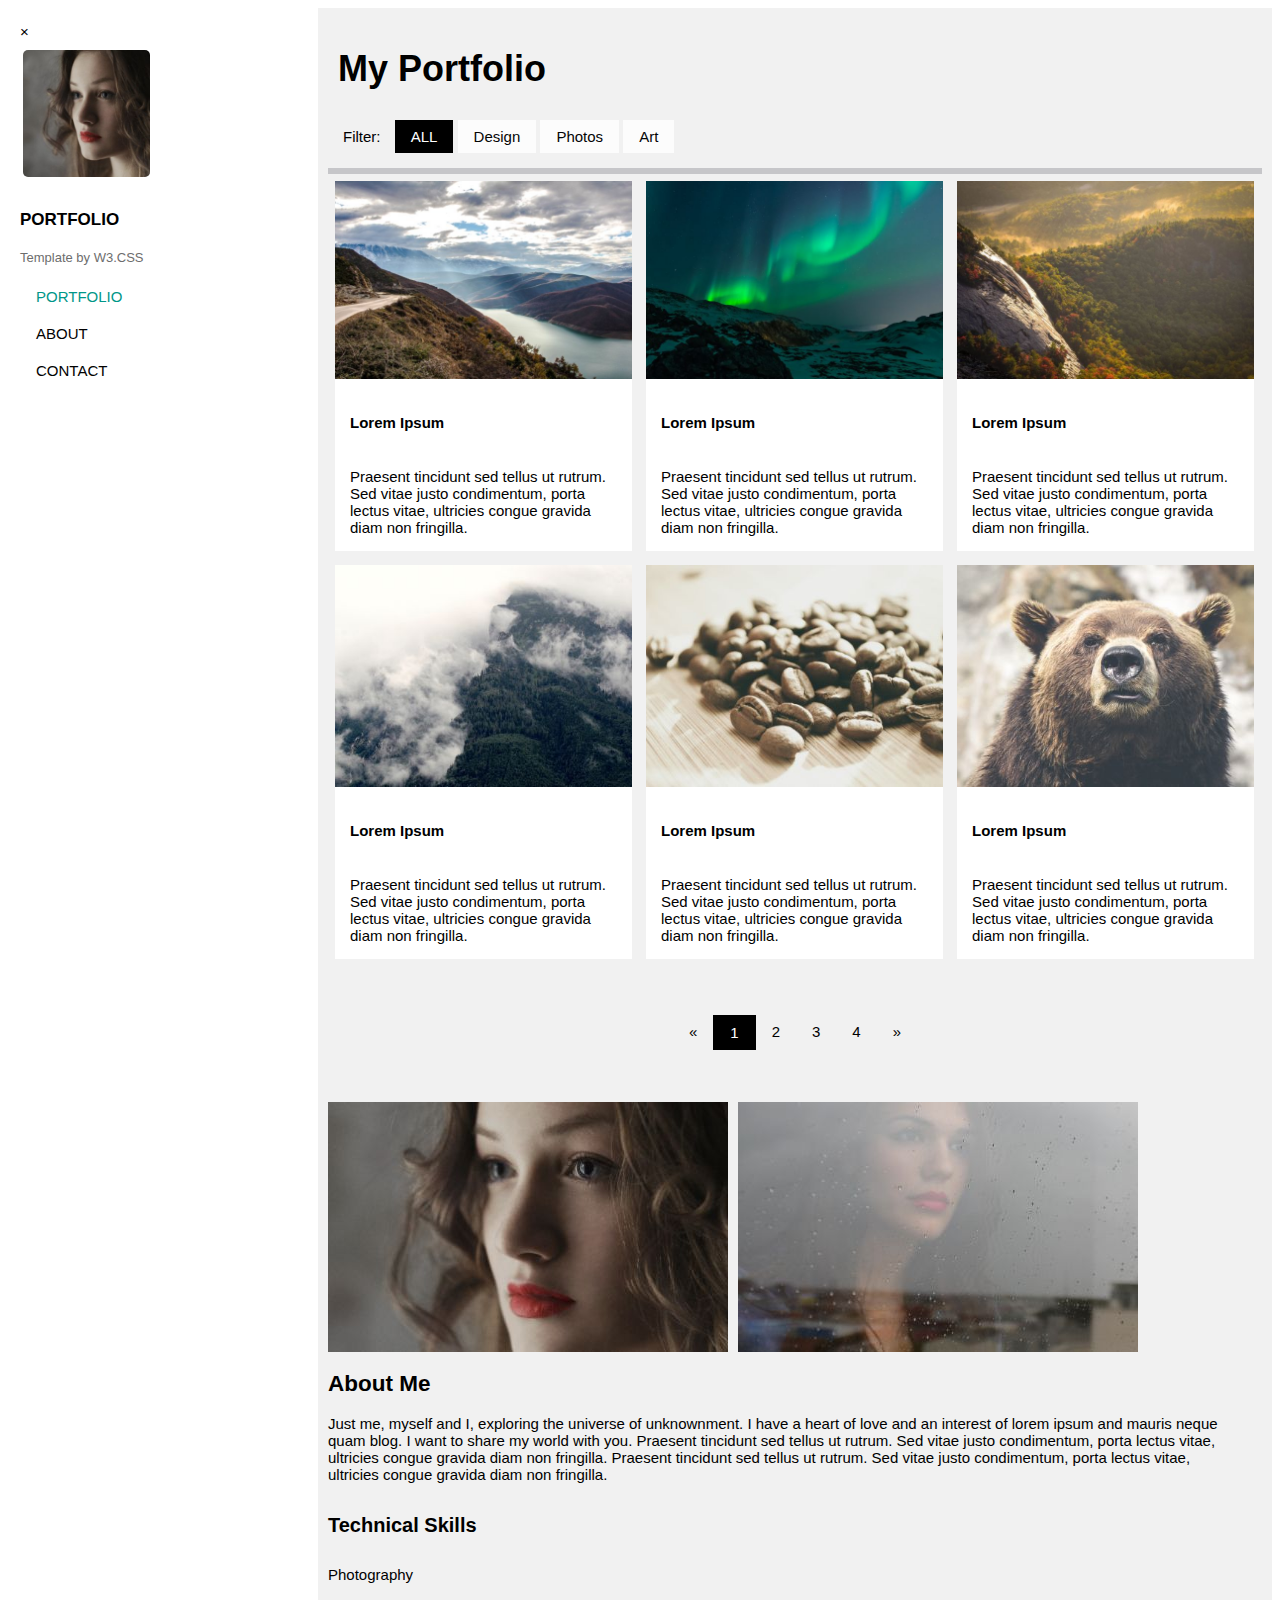
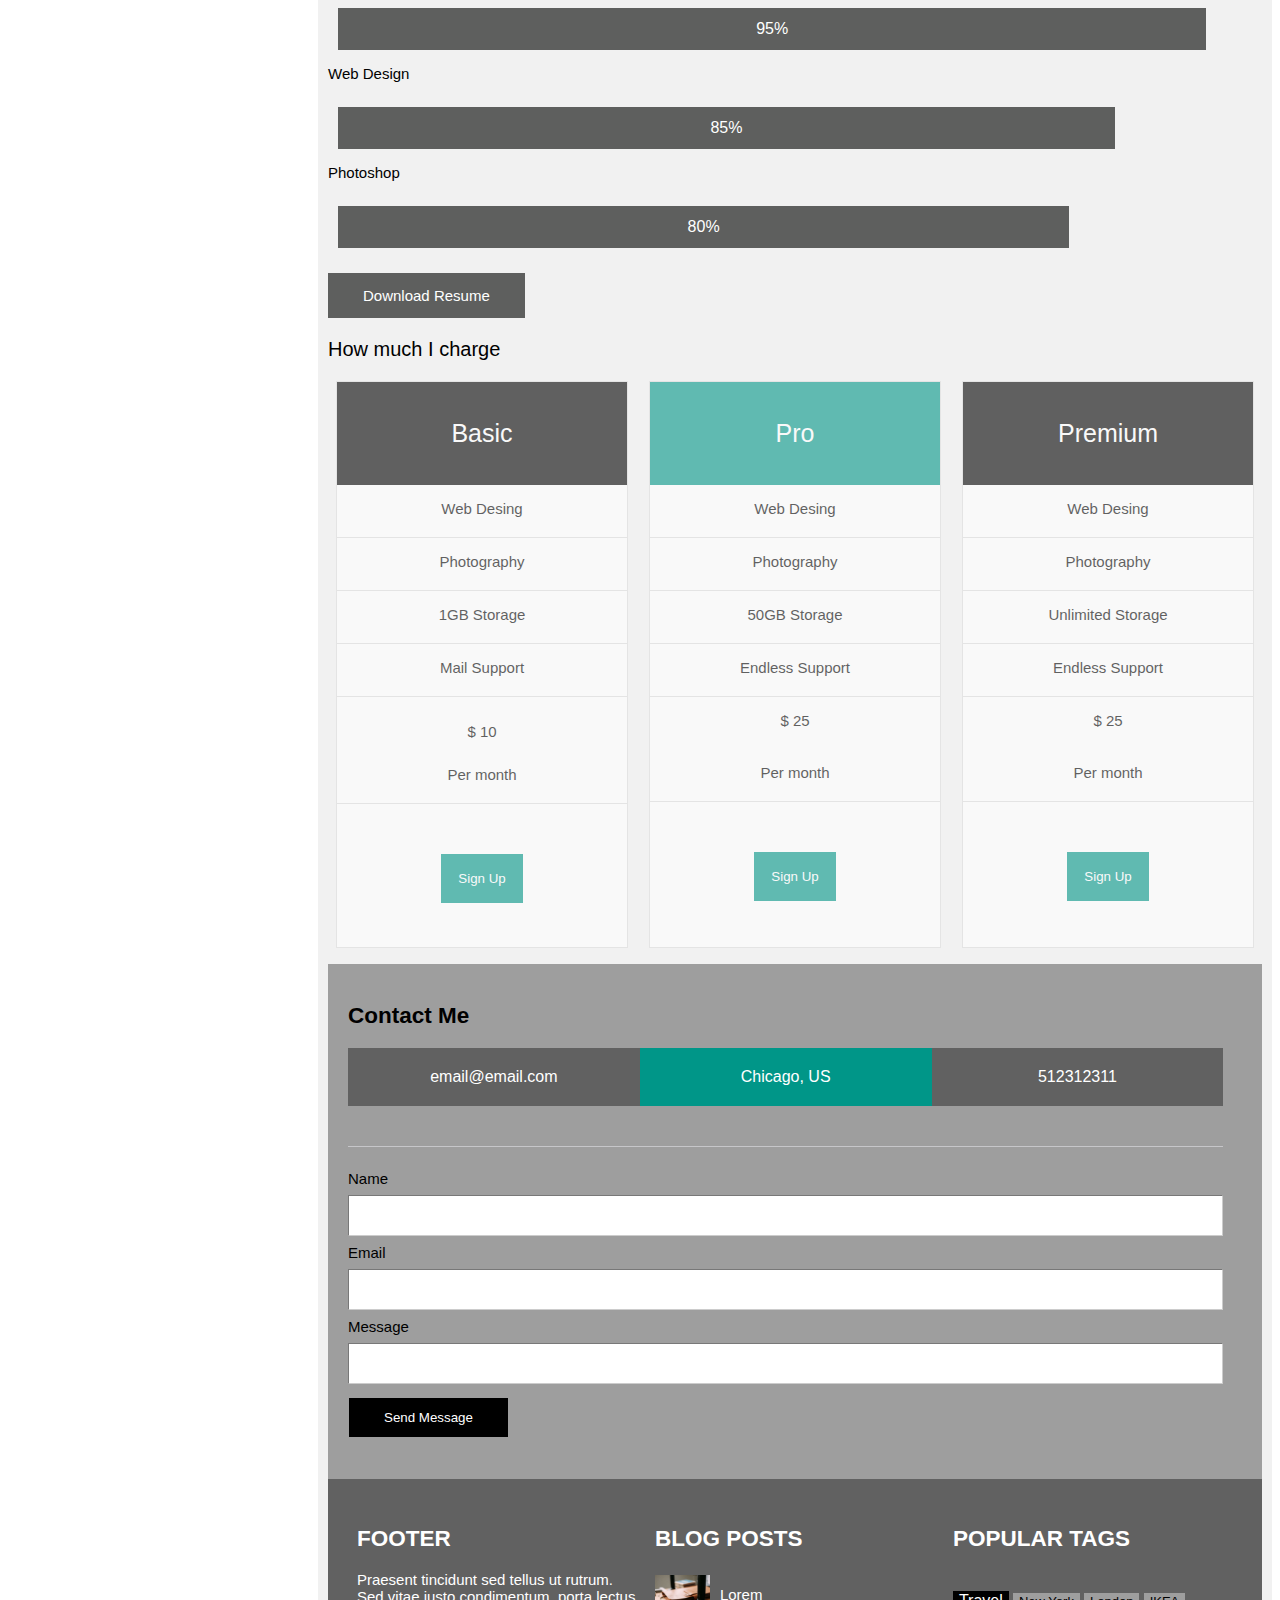
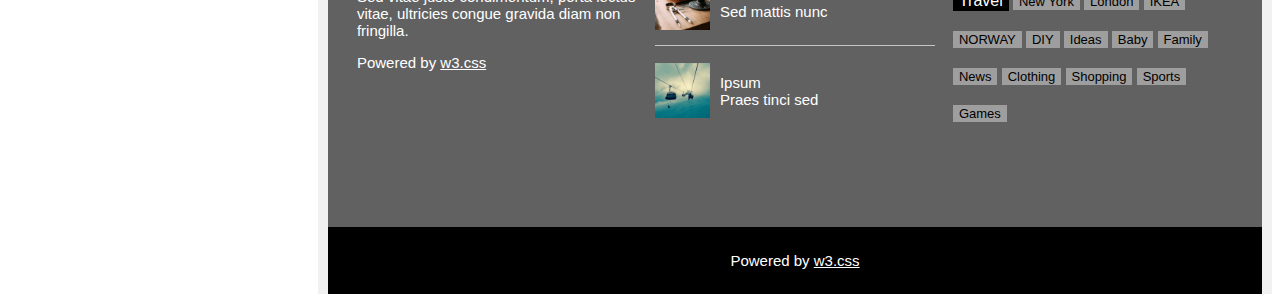
==== commit 0aed2a2d: "Added mobile responsiveness and menu icon for side bar" ====
--- a/index.html
+++ b/index.html
@@ -7,8 +7,11 @@
   <title>Jorsh</title>
 </head>
   <body>
-  <div class="wrapper">
-      <div class="sidenav">
+ <div class="menu-icon" onclick="toggleMenu()">&#9776; Menu</div> <!-- Menu icon -->
+ <div class="wrapper">
+      <div  id="myNav" class="sidenav">
+   <div class="closebtn" onclick="toggleMenu()">&times;</div> <!-- Menu icon -->
+
       <img
         src="/avatar_g2.jpg"
         style="
@@ -293,5 +296,13 @@
 </div>
    </div>
   </div>
+
+
+<script>
+  function toggleMenu() {
+    const sidenav = document.getElementById('myNav');
+    sidenav.classList.toggle('open');
+  }
+</script>
   </body>
 </html>
--- a/styles.css
+++ b/styles.css
@@ -22,12 +22,6 @@
 
 .bg {
   background-color: #9e9e9e;
-}
-
-@media screen and (max-width: 768px) {
-  .sidenav {
-    display: none;
-  }
 }
 
 .sidenav a {
@@ -75,6 +69,52 @@
     font-size: 18px;
   }
 }
+.menu-icon {
+  display: none;
+  font-size: 24px;
+  cursor: pointer;
+  position: absolute;
+  top: 15px;
+  right: 20px;
+}
+@media screen and (max-width: 768px) {
+  .menu-icon {
+    display: block;
+  }
+  /* .sidenav {
+    display: block;
+    width: 100%;
+    height: auto;
+    position: relative;
+  }
+  .sidenav a {
+    display: block;
+    padding: 8px;
+    text-align: center;
+  } */
+}
+
+/* Toggle the sidebar visibility */
+
+@media screen and (max-width: 768px) {
+  .sidenav {
+    display: none;
+  }
+  .sidenav.open {
+    display: block;
+    height: 100%;
+    width: 0;
+    position: fixed;
+    top: 0;
+    left: 0;
+    background-color: white;
+    overflow-x: hidden;
+    transition: 0.5s;
+    padding-top: 10px;
+    z-index: 1000;
+  }
+}
+
 li {
   display: inline;
 }
